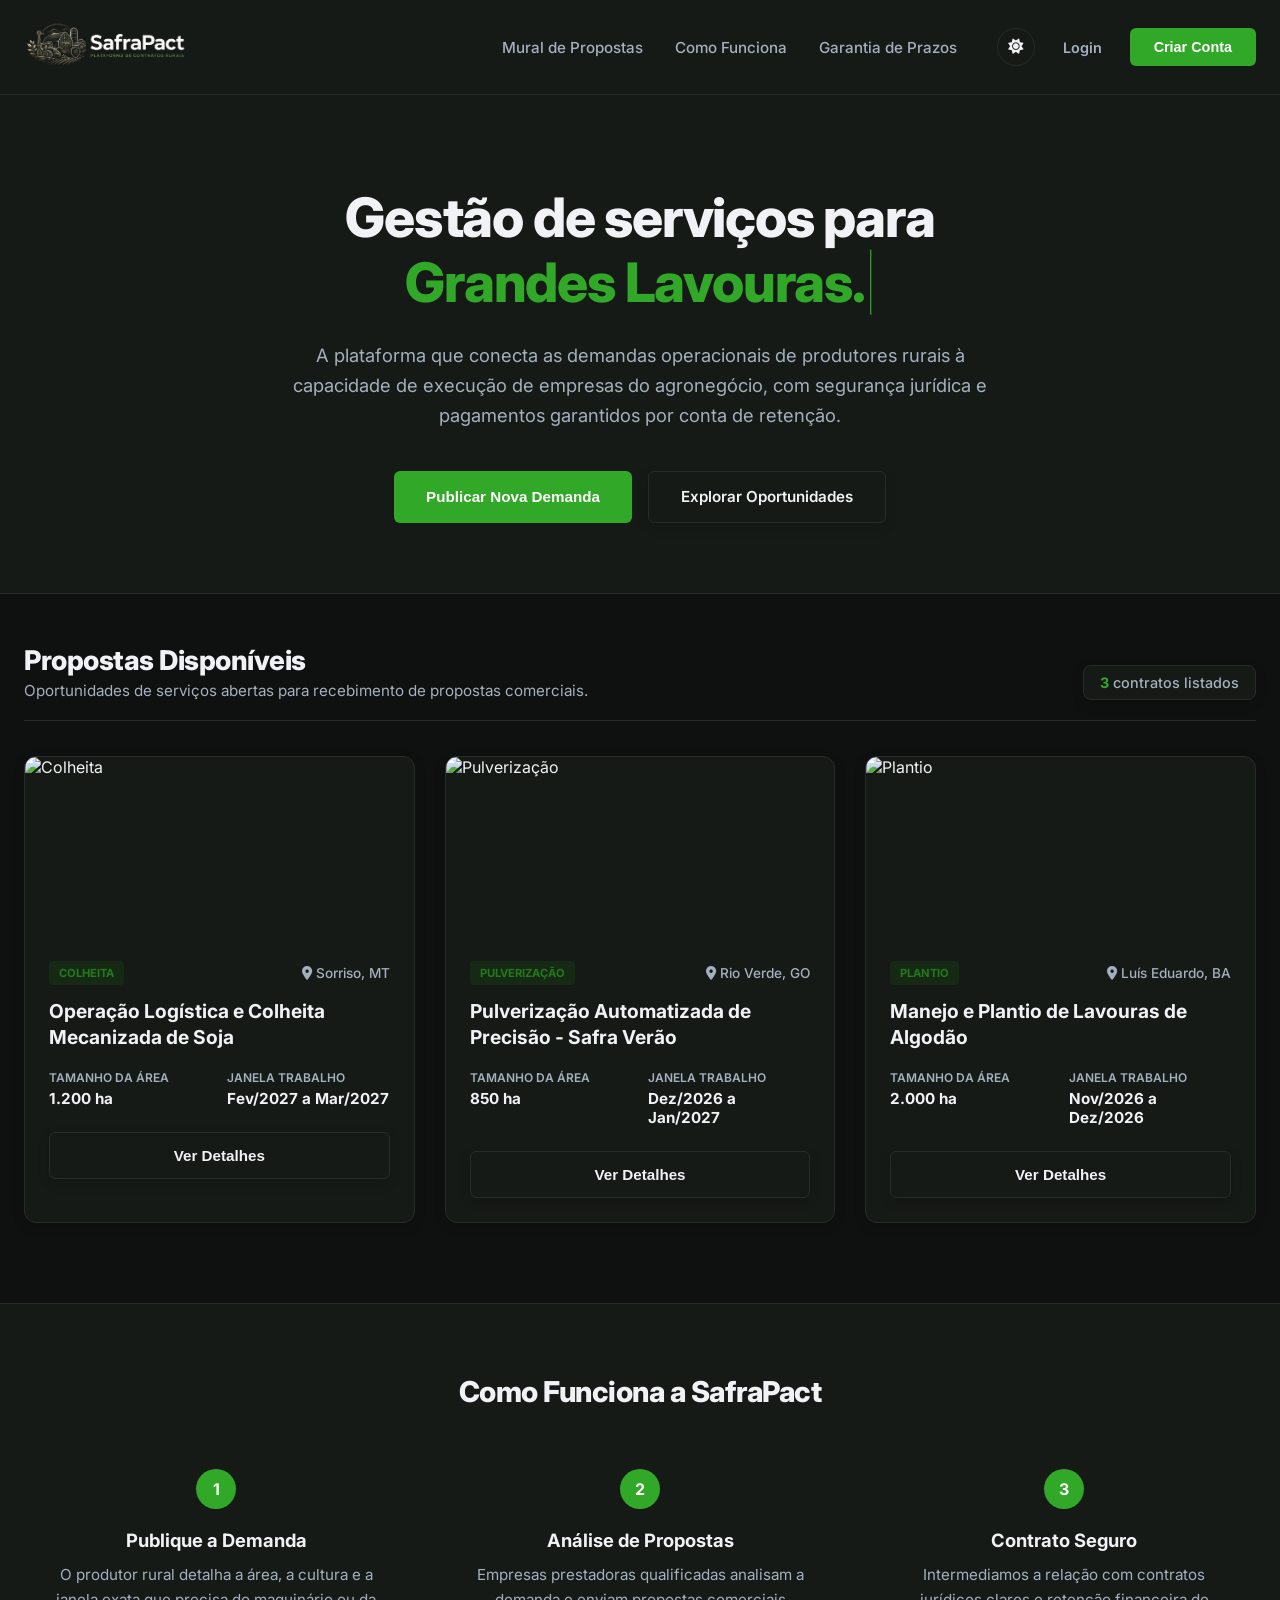
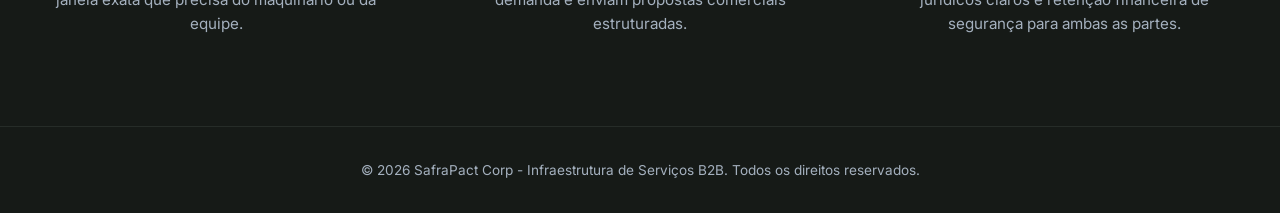
==== perfil.html @ 33dc3bca "Add files via upload" ====
<!DOCTYPE html>
<html lang="pt-br">
<head>
    <meta charset="UTF-8">
    <meta name="viewport" content="width=device-width, initial-scale=1.0">
    <title>SafraPact | Meu Perfil</title>
    <link rel="preconnect" href="https://fonts.googleapis.com">
    <link rel="preconnect" href="https://fonts.gstatic.com" crossorigin>
    <link href="https://fonts.googleapis.com/css2?family=Inter:wght@400;500;600;700;800&display=swap" rel="stylesheet">
    <link rel="stylesheet" href="https://cdnjs.cloudflare.com/ajax/libs/font-awesome/6.5.1/css/all.min.css">
    <link rel="stylesheet" href="css/style.css?v=20260605-3">
    <link rel="stylesheet" href="css/components.css?v=20260605-3">
    <link rel="stylesheet" href="css/perfil.css">
</head>
<body>
<header class="premium-header">
    <div class="nav-container">
        <div class="logo-box"><a href="index.html"><img src="img/logo-fundo-branco.png" alt="SafraPact Logo" id="main-logo" class="logo-img"></a></div>
        <button class="menu-toggle" id="mobile-menu" aria-label="Menu"><i class="fas fa-bars"></i></button>
        <nav id="nav-list" class="nav-wrapper">
            <ul class="nav-menu">
                <li><a href="index.html">Início</a></li>
                <li id="menu-item-mural"><a href="propostas.html">Mural de Propostas</a></li>
            </ul>
            <div class="header-buttons">
                <button id="theme-toggle" class="btn-theme" aria-label="Alternar tema"><i class="fas fa-moon"></i></button>
                <button class="btn-link" id="nav-usuario">Usuário</button>
                <button class="btn-primary btn-nav" id="btn-sair">Sair</button>
            </div>
        </nav>
    </div>
</header>
<main class="profile-page">
    <section class="profile-card">
        <div class="profile-icon-large"><i class="fas fa-user-shield"></i></div>
        <p class="profile-eyebrow">Conta autenticada</p>
        <h1 id="perfil-nome">Usuário SafraPact</h1>
        <p id="perfil-tipo" class="profile-role"></p>
        <div class="profile-data"><span>E-mail corporativo</span><strong id="perfil-email"></strong></div>
        <div class="profile-actions" id="perfil-actions"></div>
    </section>
</main>
<script src="js/config.js?v=20260605-3"></script>
<script src="js/safrapact-store.js?v=20260605-3"></script>
<script src="js/perfil.js?v=20260605-3"></script>
</body>
</html>
---- css/style.css ----
:root {
    --primary: #2b8a22;       
    --primary-dark: #1e6317;
    --primary-light: #eaf5ea;
    --text-main: #2d3436;     
    --text-muted: #636e72;
    --bg-page: #f5f7f5;       
    --bg-card: #ffffff;
    --border: #e2e8f0;
    --shadow-sm: 0 2px 8px rgba(0, 0, 0, 0.02);
    --shadow-md: 0 16px 36px rgba(0, 0, 0, 0.05);
}

[data-theme="dark"] {
    --primary: #32a828;
    --primary-dark: #237a1c;
    --primary-light: #162915;
    --text-main: #f1f2f6;     
    --text-muted: #a4b0be;
    --bg-page: #0f1110;       
    --bg-card: #161a17;       
    --border: #262c28;
    --shadow-sm: 0 4px 12px rgba(0, 0, 0, 0.15);
    --shadow-md: 0 16px 40px rgba(0, 0, 0, 0.35);
}

* { margin: 0; padding: 0; box-sizing: border-box; }

body {
    font-family: 'Inter', sans-serif;
    background-color: var(--bg-page);
    color: var(--text-main);
    transition: background-color 0.25s ease, color 0.25s ease;
    -webkit-font-smoothing: antialiased;
}

.premium-header { 
    background: var(--bg-card); 
    border-bottom: 1px solid var(--border); 
    position: sticky; 
    top: 0; 
    z-index: 1000; 
    height: 95px; 
    display: flex; 
    align-items: center; 
    transition: background-color 0.25s; 
}
.nav-container { width: 100%; max-width: 1280px; margin: 0 auto; display: flex; justify-content: space-between; align-items: center; padding: 0 24px; }
.logo-img { height: 70px !important; width: auto !important; object-fit: contain; }
.nav-wrapper { display: flex; align-items: center; gap: 40px; }
.nav-menu { display: flex; list-style: none; gap: 32px; align-items: center; margin: 0; padding: 0;}
.nav-menu a { color: var(--text-muted); text-decoration: none; font-weight: 500; font-size: 0.95rem; transition: color 0.2s; }
.nav-menu a:hover { color: var(--text-main); }
.header-buttons { display: flex; align-items: center; gap: 16px; }

.btn-primary { background: var(--primary); color: #fff; border: none; padding: 11px 24px; border-radius: 6px; font-weight: 600; cursor: pointer; transition: background-color 0.15s; font-size: 0.9rem; display: inline-flex; align-items: center; justify-content: center; }
.btn-primary:hover { background: var(--primary-dark); }
.btn-secondary { background: var(--bg-card); color: var(--text-main); border: 1px solid var(--border); padding: 11px 24px; border-radius: 6px; font-weight: 600; cursor: pointer; transition: all 0.15s; box-shadow: var(--shadow-sm); display: inline-flex; align-items: center; justify-content: center; text-decoration: none; }
.btn-secondary:hover { background-color: var(--bg-page); border-color: var(--text-muted); }
.btn-link { background: transparent; border: none; color: var(--text-muted); font-family: inherit; font-weight: 600; font-size: 0.9rem; padding: 8px 12px; cursor: pointer; transition: color 0.15s; }
.btn-link:hover { color: var(--text-main); }
.btn-large { padding: 14px 32px; font-size: 0.95rem; height: 52px; }
.btn-block { width: 100%; padding: 14px; border-radius: 6px; font-size: 0.95rem; }
.btn-theme { background: transparent; border: 1px solid var(--border); color: var(--text-main); width: 38px; height: 38px; border-radius: 50%; cursor: pointer; display: flex; align-items: center; justify-content: center; font-size: 0.95rem; transition: 0.2s; }
.btn-theme:hover { background: var(--primary-light); color: var(--primary); border-color: var(--primary); }

.hero-premium { background: var(--bg-card); padding: 90px 24px 70px; text-align: center; border-bottom: 1px solid var(--border); transition: background-color 0.25s; }
.hero-container-center { max-width: 850px; margin: 0 auto; }
.hero-premium h1 { font-size: 3.4rem; font-weight: 800; line-height: 1.2; letter-spacing: -1.2px; margin-bottom: 24px; color: var(--text-main); min-height: 130px; }
.hero-premium p { font-size: 1.15rem; color: var(--text-muted); margin-bottom: 40px; max-width: 720px; margin-inline: auto; line-height: 1.65; }
.hero-actions { display: flex; justify-content: center; align-items: center; gap: 16px; }

.text-dynamic { color: var(--primary); font-weight: 800; }
.cursor { font-weight: 100; color: var(--primary); animation: blink 0.7s infinite; }
@keyframes blink { 0%, 100% { opacity: 1; } 50% { opacity: 0; } }

.contracts-section { max-width: 1280px; margin: 50px auto 80px; padding: 0 24px; }
.section-container-header { display: flex; justify-content: space-between; align-items: flex-end; margin-bottom: 35px; border-bottom: 1px solid var(--border); padding-bottom: 20px; }
.section-title-block h2 { font-size: 1.7rem; font-weight: 800; letter-spacing: -0.5px; color: var(--text-main); }
.section-title-block p { color: var(--text-muted); font-size: 0.95rem; margin-top: 4px; }
.counter-badge-premium { background: var(--bg-card); border: 1px solid var(--border); padding: 8px 16px; border-radius: 8px; font-size: 0.9rem; font-weight: 500; color: var(--text-muted); box-shadow: var(--shadow-sm); }
.counter-badge-premium span { color: var(--primary); font-weight: 700; }

.contracts-grid { display: grid; grid-template-columns: repeat(auto-fill, minmax(360px, 1fr)); gap: 30px; }
.contract-card { background: var(--bg-card); border-radius: 12px; border: 1px solid var(--border); overflow: hidden; transition: transform 0.25s, box-shadow 0.25s; box-shadow: var(--shadow-sm); display: flex; flex-direction: column; }
.contract-card:hover { transform: translateY(-5px); box-shadow: var(--shadow-md); border-color: var(--primary); }
.contract-img { width: 100%; height: 180px; object-fit: cover; }
.contract-body { padding: 24px; display: flex; flex-direction: column; flex-grow: 1; }
.card-tags { display: flex; justify-content: space-between; align-items: center; margin-bottom: 14px; }
.status-tag { font-size: 0.7rem; font-weight: 700; padding: 5px 10px; border-radius: 4px; text-transform: uppercase; background: var(--primary-light); color: var(--primary-dark); }
.loc-text { font-size: 0.85rem; color: var(--text-muted); font-weight: 500; }
.contract-body h3 { font-size: 1.2rem; font-weight: 700; margin-bottom: 20px; line-height: 1.35; color: var(--text-main); }

.metrics-grid { display: grid; grid-template-columns: 1fr 1fr; gap: 16px; margin-bottom: 24px; }
.metric { display: flex; flex-direction: column; }
.metric span { font-size: 0.75rem; color: var(--text-muted); text-transform: uppercase; font-weight: 600; }
.metric strong { font-size: 0.95rem; color: var(--text-main); margin-top: 4px; font-weight: 700; }

.how-it-works-section { background: var(--bg-card); padding: 70px 24px; border-top: 1px solid var(--border); transition: background-color 0.25s; scroll-margin-top: 95px; }
.how-container { max-width: 1280px; margin: 0 auto; text-align: center; }
.how-it-works-section h2 { font-size: 1.8rem; font-weight: 800; margin-bottom: 40px; letter-spacing: -0.5px; }
.how-grid { display: grid; grid-template-columns: repeat(auto-fit, minmax(280px, 1fr)); gap: 40px; }
.how-step { padding: 20px; text-align: center; }
.step-num { width: 40px; height: 40px; background: var(--primary); color: white; border-radius: 50%; display: inline-flex; align-items: center; justify-content: center; font-weight: 700; margin-bottom: 20px; }
.how-step h3 { font-size: 1.15rem; font-weight: 700; margin-bottom: 12px; }
.how-step p { color: var(--text-muted); font-size: 0.95rem; line-height: 1.6; }

.input-group { display: flex; flex-direction: column; gap: 6px; text-align: left; margin-bottom: 14px; }
.input-group label { font-size: 0.85rem; font-weight: 600; color: var(--text-main); }
.premium-input { width: 100%; padding: 12px; border-radius: 6px; border: 1px solid var(--border); background: var(--bg-page); color: var(--text-main); font-family: inherit; font-size: 0.95rem; outline: none; }
.premium-input:focus { border-color: var(--primary); }
.login-footer-links { display: flex; justify-content: space-between; font-size: 0.85rem; margin-top: 15px; }
.login-footer-links a { color: var(--primary); text-decoration: none; font-weight: 600; }

.modal-overlay { display: none; position: fixed; top: 0; left: 0; width: 100%; height: 100%; background: rgba(0,0,0,0.4); backdrop-filter: blur(5px); z-index: 3000; justify-content: center; align-items: center; }
.modal-card { background: var(--bg-card); width: 90%; max-width: 480px; border-radius: 16px; padding: 36px; position: relative; box-shadow: 0 20px 40px rgba(0,0,0,0.1); border: 1px solid var(--border); }
.close-btn { position: absolute; top: 20px; right: 20px; background: var(--bg-page); border: none; width: 34px; height: 34px; border-radius: 50%; cursor: pointer; color: var(--text-muted); display: flex; align-items: center; justify-content: center; }
.close-btn:hover { background: var(--border); color: var(--text-main); }
.modal-head { margin-bottom: 24px; border-bottom: 1px solid var(--border); padding-bottom: 16px; }
.modal-head h2 { font-size: 1.5rem; font-weight: 800; color: var(--text-main); }
.modal-subtitle { color: var(--text-muted); font-size: 0.9rem; margin-top: 4px; }
.modal-body { display: flex; flex-direction: column; gap: 16px; }
.text-modal-body p { font-size: 0.95rem; color: var(--text-main); line-height: 1.6; margin-bottom: 12px; text-align: left; }
.info-block { display: flex; justify-content: space-between; align-items: center; padding: 14px; background: var(--bg-page); border-radius: 8px; border: 1px solid var(--border); }
.info-block small { color: var(--text-muted); font-weight: 600; font-size: 0.85rem; }
.info-block strong { color: var(--text-main); }

.select-profile-body { gap: 14px; padding-top: 10px; }
.profile-option-btn { width: 100%; display: flex; align-items: center; gap: 18px; padding: 18px; background: var(--bg-page); border: 1px solid var(--border); border-radius: 10px; text-align: left; cursor: pointer; transition: all 0.2s; font-family: inherit; }
.profile-option-btn:hover { border-color: var(--primary); background: var(--primary-light); transform: translateY(-2px); }
.profile-icon { width: 44px; height: 44px; background: var(--bg-card); border: 1px solid var(--border); color: var(--primary); border-radius: 8px; display: flex; align-items: center; justify-content: center; font-size: 1.2rem; flex-shrink: 0; }
.profile-desc { display: flex; flex-direction: column; gap: 2px; }
.profile-desc strong { color: var(--text-main); font-size: 0.95rem; font-weight: 700; }
.profile-desc span { color: var(--text-muted); font-size: 0.8rem; line-height: 1.3; }

.login-alert { background-color: #ffeaa7; border: 1px solid #fdcb6e; color: #d63031; padding: 10px 14px; border-radius: 6px; font-size: 0.88rem; font-weight: 500; text-align: center; margin-bottom: 8px; animation: shakeValidacao 0.4s ease; }
@keyframes shakeValidacao { 0%, 100% { transform: translateX(0); } 25% { transform: translateX(-6px); } 75% { transform: translateX(6px); } }

footer { background: var(--bg-card); border-top: 1px solid var(--border); padding: 35px; text-align: center; font-size: 0.85rem; color: var(--text-muted); }
.menu-toggle { display: none; background: none; border: none; font-size: 1.5rem; color: var(--text-main); cursor: pointer; }

@media (max-width: 768px) {
    .premium-header { height: 90px; }
    .logo-img { height: 70px !important; } 
    .menu-toggle { display: block; }
    .nav-wrapper { display: none; position: absolute; top: 90px; left: 0; width: 100%; background: var(--bg-card); padding: 24px; border-bottom: 1px solid var(--border); flex-direction: column; gap: 24px; box-shadow: var(--shadow-md); }
    .nav-wrapper.active { display: flex; }
    .nav-menu { flex-direction: column; gap: 16px; width: 100%; }
    .header-buttons { flex-direction: column; width: 100%; gap: 12px; }
    .btn-link, .btn-primary { width: 100%; text-align: center; justify-content: center; }
    .contracts-grid { grid-template-columns: 1fr; }
}
---- css/components.css ----
/* Componentes compartilhados: notificações, nova demanda, filtros e painel */
.notification-wrapper { position: relative; display: flex; align-items: center; }
.notification-bell { position: relative; width: 40px; height: 40px; border-radius: 50%; border: 1px solid var(--border); background: var(--bg-card); color: var(--text-main); cursor: pointer; display: inline-flex; align-items: center; justify-content: center; transition: .2s; }
.notification-bell:hover { color: var(--primary); border-color: var(--primary); background: var(--primary-light); }
.notification-count { position: absolute; top: -6px; right: -6px; min-width: 19px; height: 19px; padding: 0 5px; border-radius: 20px; align-items: center; justify-content: center; background: #d63031; color: #fff; font-size: .68rem; font-weight: 800; border: 2px solid var(--bg-card); }
.notification-panel { display: none; position: absolute; right: 0; top: 50px; width: 330px; background: var(--bg-card); border: 1px solid var(--border); border-radius: 12px; box-shadow: var(--shadow-md); overflow: hidden; z-index: 3500; }
.notification-panel.open { display: block; }
.notification-panel-head { display: flex; align-items: center; justify-content: space-between; padding: 14px; border-bottom: 1px solid var(--border); }
.notification-panel-head button { border: none; background: transparent; color: var(--primary); cursor: pointer; font-size: .74rem; font-weight: 700; }
.notification-list { max-height: 310px; overflow-y: auto; }
.notification-item { display: flex; gap: 11px; padding: 13px 14px; text-decoration: none; border-bottom: 1px solid var(--border); color: var(--text-main); }
.notification-item:hover { background: var(--bg-page); }
.notification-item i { color: var(--primary); margin-top: 3px; }
.notification-item span { display: flex; flex-direction: column; gap: 3px; }
.notification-item small { color: var(--text-muted); }
.notification-empty, .sync-mode-note { padding: 14px; color: var(--text-muted); font-size: .8rem; line-height: 1.45; }
.sync-mode-note { border-top: 1px solid var(--border); background: var(--bg-page); }
.sync-mode-note i { margin-right: 6px; color: var(--primary); }
.toast-stack { position: fixed; top: 112px; right: 22px; z-index: 6000; display: flex; flex-direction: column; gap: 10px; max-width: 370px; }
.safrapact-toast { display: flex; gap: 10px; align-items: flex-start; padding: 14px 16px; border: 1px solid var(--border); border-radius: 10px; background: var(--bg-card); color: var(--text-main); box-shadow: var(--shadow-md); opacity: 0; transform: translateX(22px); transition: .28s; font-size: .88rem; line-height: 1.4; }
.safrapact-toast.show { opacity: 1; transform: translateX(0); }
.safrapact-toast i { color: var(--primary); margin-top: 2px; }
.safrapact-toast.notice i { color: #f39c12; }
.modal-card-large { max-width: 820px !important; max-height: 92vh; overflow-y: auto; }
.modal-kicker { color: var(--primary); font-size: .76rem; font-weight: 800; letter-spacing: .7px; text-transform: uppercase; margin-bottom: 7px; }
.demand-form { display: flex; flex-direction: column; gap: 15px; }
.form-grid { display: grid; gap: 14px; }
.two-columns { grid-template-columns: repeat(2, minmax(0, 1fr)); }
.span-2 { grid-column: span 2; }
.input-group label { font-size: .79rem; color: var(--text-muted); font-weight: 700; }
.premium-textarea { min-height: 94px; resize: vertical; font-family: inherit; }
.draft-status { display: flex; gap: 8px; align-items: center; font-size: .78rem; color: var(--text-muted); padding: 10px 12px; border: 1px dashed var(--border); border-radius: 8px; background: var(--bg-page); }
.draft-status i { color: var(--primary); }
.demand-form-actions { display: flex; justify-content: flex-end; gap: 12px; flex-wrap: wrap; }
.demand-form-actions button { display: inline-flex; align-items: center; gap: 8px; }
.mural-filter-panel { display: grid; grid-template-columns: 1.4fr .8fr .8fr auto; gap: 12px; margin: 0 0 22px; padding: 15px; border: 1px solid var(--border); background: var(--bg-card); border-radius: 10px; box-shadow: var(--shadow-sm); }
.mural-filter-panel .premium-input { min-width: 0; }
.filter-actions { display: flex; gap: 8px; }
.filter-actions button { white-space: nowrap; }
.card-extra-meta { display: flex; flex-wrap: wrap; gap: 8px; margin: -8px 0 16px; }
.card-extra-meta span { color: var(--text-muted); font-size: .75rem; padding: 5px 7px; background: var(--bg-page); border-radius: 5px; border: 1px solid var(--border); }
.profile-section { margin-top: 24px; text-align: left; padding: 20px; border-radius: 10px; border: 1px solid var(--border); background: var(--bg-page); }
.profile-section-head { display: flex; justify-content: space-between; align-items: center; gap: 12px; margin-bottom: 14px; }
.profile-section-head h2 { font-size: 1rem; }
.pending-list { display: grid; gap: 10px; }
.pending-item { display: flex; justify-content: space-between; align-items: center; gap: 12px; padding: 13px; background: var(--bg-card); border: 1px solid var(--border); border-radius: 8px; }
.pending-item strong { display: block; font-size: .9rem; }
.pending-item small { color: var(--text-muted); }
.pending-item-actions { display: flex; gap: 8px; flex-shrink: 0; }
.btn-mini { padding: 8px 10px !important; font-size: .75rem !important; }
.sync-status-card { display: flex; align-items: center; justify-content: center; gap: 8px; margin: 18px auto 0; color: var(--text-muted); font-size: .78rem; }
.sync-status-card i { color: var(--primary); }
@media (max-width: 768px) {
  .notification-panel { position: fixed; right: 14px; left: 14px; top: 100px; width: auto; }
  .toast-stack { left: 14px; right: 14px; top: 105px; max-width: none; }
  .two-columns { grid-template-columns: 1fr; }
  .span-2 { grid-column: span 1; }
  .mural-filter-panel { grid-template-columns: 1fr; }
  .filter-actions { display: grid; grid-template-columns: 1fr 1fr; }
  .pending-item { align-items: flex-start; flex-direction: column; }
  .modal-card-large { padding: 26px 20px !important; }
}
---- css/perfil.css ----
.profile-page { max-width: 900px; margin: 70px auto; padding: 0 24px; }
.profile-card { background: var(--bg-card); border: 1px solid var(--border); border-radius: 14px; padding: 44px; box-shadow: var(--shadow-md); text-align: center; }
.profile-icon-large { width: 76px; height: 76px; margin: 0 auto 18px; border-radius: 50%; display: flex; align-items: center; justify-content: center; background: var(--primary-light); color: var(--primary); font-size: 2rem; }
.profile-eyebrow { color: var(--primary); font-weight: 800; font-size: 0.75rem; text-transform: uppercase; letter-spacing: 1px; }
.profile-card h1 { margin-top: 8px; font-size: 2rem; }
.profile-role { color: var(--text-muted); margin-top: 8px; }
.profile-data { max-width: 520px; margin: 30px auto 0; padding: 18px; background: var(--bg-page); border: 1px solid var(--border); border-radius: 8px; display: flex; flex-direction: column; gap: 5px; }
.profile-data span { color: var(--text-muted); font-size: 0.8rem; }
.profile-actions { display: flex; justify-content: center; gap: 12px; flex-wrap: wrap; margin-top: 28px; }
@media (max-width: 600px) { .profile-card { padding: 30px 20px; } .profile-card h1 { font-size: 1.55rem; } }
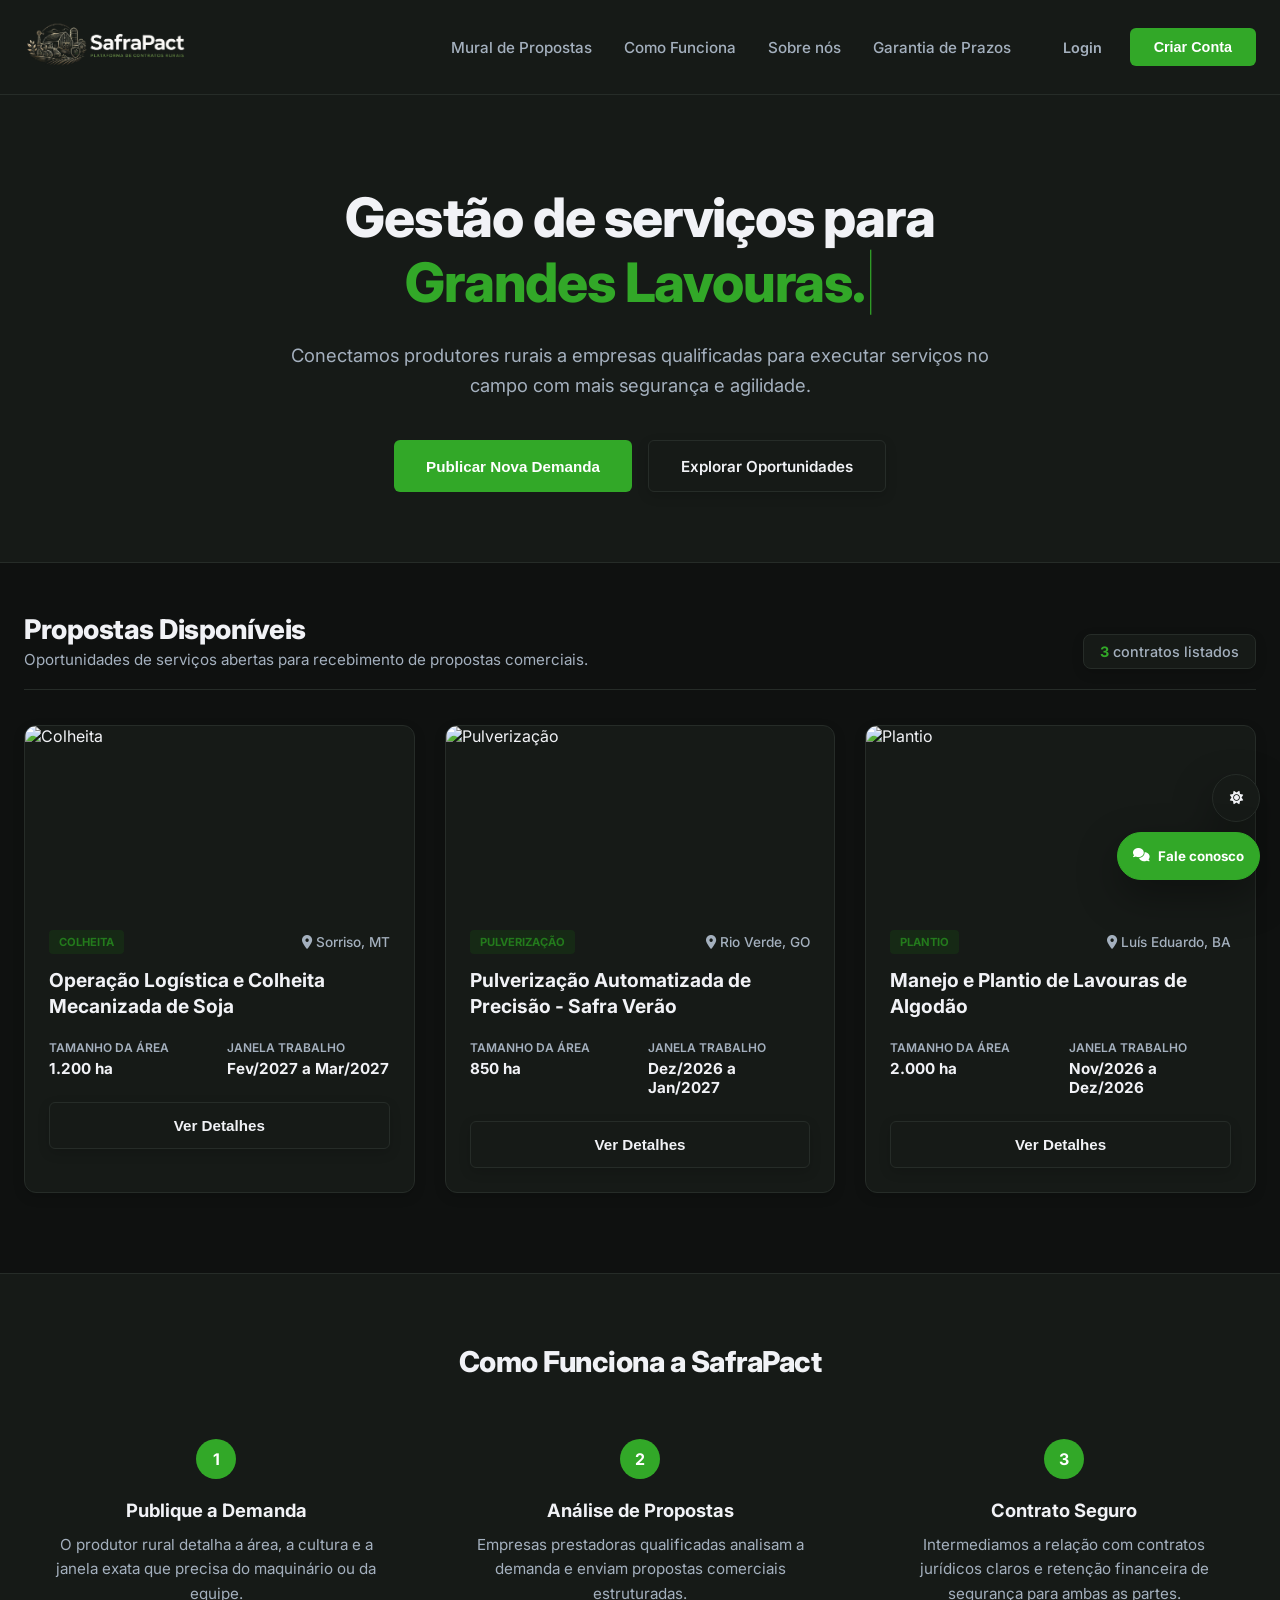
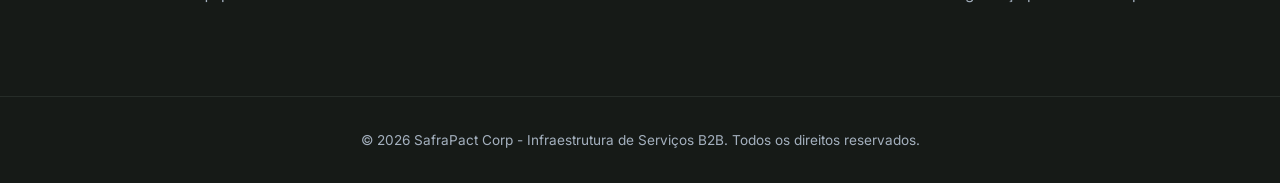
==== commit fe812061: "v5 att" ====
--- a/perfil.html
+++ b/perfil.html
@@ -8,8 +8,8 @@
     <link rel="preconnect" href="https://fonts.gstatic.com" crossorigin>
     <link href="https://fonts.googleapis.com/css2?family=Inter:wght@400;500;600;700;800&display=swap" rel="stylesheet">
     <link rel="stylesheet" href="https://cdnjs.cloudflare.com/ajax/libs/font-awesome/6.5.1/css/all.min.css">
-    <link rel="stylesheet" href="css/style.css?v=20260605-3">
-    <link rel="stylesheet" href="css/components.css?v=20260605-3">
+    <link rel="stylesheet" href="css/style.css?v=20260605-5">
+    <link rel="stylesheet" href="css/components.css?v=20260605-5">
     <link rel="stylesheet" href="css/perfil.css">
 </head>
 <body>
@@ -21,11 +21,11 @@
             <ul class="nav-menu">
                 <li><a href="index.html">Início</a></li>
                 <li id="menu-item-mural"><a href="propostas.html">Mural de Propostas</a></li>
+                <li><a href="sobre.html">Sobre nós</a></li>
             </ul>
             <div class="header-buttons">
                 <button id="theme-toggle" class="btn-theme" aria-label="Alternar tema"><i class="fas fa-moon"></i></button>
-                <button class="btn-link" id="nav-usuario">Usuário</button>
-                <button class="btn-primary btn-nav" id="btn-sair">Sair</button>
+                <button class="btn-link" id="nav-usuario" onclick="window.location.href='perfil.html'">Usuário</button>
             </div>
         </nav>
     </div>
@@ -40,8 +40,8 @@
         <div class="profile-actions" id="perfil-actions"></div>
     </section>
 </main>
-<script src="js/config.js?v=20260605-3"></script>
-<script src="js/safrapact-store.js?v=20260605-3"></script>
-<script src="js/perfil.js?v=20260605-3"></script>
+<script src="js/config.js?v=20260605-5"></script>
+<script src="js/safrapact-store.js?v=20260605-5"></script>
+<script src="js/perfil.js?v=20260605-5"></script>
 </body>
 </html>
--- a/css/components.css
+++ b/css/components.css
@@ -60,3 +60,63 @@
   .pending-item { align-items: flex-start; flex-direction: column; }
   .modal-card-large { padding: 26px 20px !important; }
 }
+
+/* --- Finalização visual v4 --- */
+.floating-actions { position: fixed; right: 20px; bottom: 20px; z-index: 4200; display: flex; flex-direction: column; align-items: flex-end; gap: 10px; }
+.floating-action { min-width: 48px; height: 48px; padding: 0 15px; border: 1px solid var(--border); border-radius: 999px; background: var(--bg-card); color: var(--text-main); box-shadow: var(--shadow-md); cursor: pointer; display: inline-flex; align-items: center; justify-content: center; gap: 8px; font-family: inherit; font-weight: 700; transition: transform .2s, border-color .2s, color .2s; }
+.floating-action:hover { transform: translateY(-3px); border-color: var(--primary); color: var(--primary); }
+.floating-theme { width: 48px; padding: 0; }
+.floating-contact { background: var(--primary); color: #fff; border-color: var(--primary); }
+.floating-contact:hover { color: #fff; background: var(--primary-dark); }
+.header-logout { display: inline-flex; gap: 7px; align-items: center; }
+.input-help { color: var(--text-muted); font-size: .74rem; line-height: 1.4; }
+.image-preview { margin-top: 7px; min-height: 76px; border: 1px dashed var(--border); border-radius: 8px; background: var(--bg-page); display: flex; align-items: center; justify-content: center; overflow: hidden; color: var(--text-muted); font-size: .8rem; }
+.image-preview img { display: block; width: 100%; max-height: 230px; object-fit: cover; }
+.image-preview i { margin-right: 6px; color: var(--primary); }
+.location-tools { display: flex; align-items: center; gap: 10px; flex-wrap: wrap; }
+.map-open-link, .map-detail-link { color: var(--primary); text-decoration: none; font-size: .82rem; font-weight: 700; }
+.property-map { width: 100%; height: 230px; border: 1px solid var(--border); border-radius: 9px; display: block; margin-top: 7px; }
+.map-placeholder { display: flex; align-items: center; justify-content: center; gap: 8px; min-height: 76px; padding: 14px; border: 1px dashed var(--border); border-radius: 8px; color: var(--text-muted); background: var(--bg-page); font-size: .8rem; text-align: center; }
+.map-placeholder i { color: var(--primary); }
+.demand-detail-grid { display: grid; grid-template-columns: repeat(2, minmax(0, 1fr)); gap: 11px; }
+.detail-cover { grid-column: span 2; width: 100%; height: 220px; border-radius: 9px; object-fit: cover; border: 1px solid var(--border); }
+.detail-info-block, .detail-description { padding: 12px; background: var(--bg-page); border: 1px solid var(--border); border-radius: 8px; display: flex; flex-direction: column; gap: 5px; }
+.detail-info-block small, .detail-description small { color: var(--text-muted); text-transform: uppercase; font-size: .68rem; font-weight: 800; }
+.detail-info-block strong { font-size: .88rem; line-height: 1.35; }
+.detail-description p { font-size: .88rem; line-height: 1.55; color: var(--text-main); }
+.empty-mural { grid-column: 1 / -1; padding: 44px; text-align: center; border: 1px dashed var(--border); border-radius: 10px; background: var(--bg-card); }
+.about-page { max-width: 1100px; margin: 0 auto; padding: 64px 24px 84px; }
+.about-hero { padding: 42px; border-radius: 16px; background: var(--bg-card); border: 1px solid var(--border); box-shadow: var(--shadow-sm); }
+.about-hero h1 { font-size: clamp(2rem, 5vw, 3.2rem); margin: 8px 0 14px; }
+.about-hero p { color: var(--text-muted); max-width: 800px; line-height: 1.7; }
+.about-grid { display: grid; grid-template-columns: repeat(3, 1fr); gap: 18px; margin-top: 24px; }
+.about-card { padding: 22px; border: 1px solid var(--border); border-radius: 12px; background: var(--bg-card); }
+.about-card i { color: var(--primary); font-size: 1.35rem; }
+.about-card h2 { font-size: 1.05rem; margin: 13px 0 7px; }
+.about-card p { color: var(--text-muted); font-size: .88rem; line-height: 1.6; }
+.about-story { margin-top: 24px; padding: 28px; border: 1px solid var(--border); border-radius: 12px; background: var(--bg-card); }
+.about-story h2 { margin-bottom: 10px; }
+.about-story p { color: var(--text-muted); line-height: 1.7; }
+
+@media (max-width: 768px) {
+  .nav-wrapper { display: none !important; position: fixed !important; top: 95px !important; right: 0 !important; left: auto !important; width: min(88vw, 360px) !important; height: calc(100vh - 95px) !important; padding: 18px !important; flex-direction: column !important; align-items: stretch !important; gap: 18px !important; background: var(--bg-card) !important; border-left: 1px solid var(--border) !important; border-bottom: none !important; box-shadow: var(--shadow-md) !important; overflow-y: auto !important; }
+  .nav-wrapper.active { display: flex !important; }
+  .nav-menu { flex-direction: column !important; align-items: stretch !important; gap: 6px !important; width: 100% !important; }
+  .nav-menu li, .nav-menu a { width: 100%; }
+  .nav-menu a { display: flex; padding: 12px; border-radius: 8px; background: var(--bg-page); border: 1px solid var(--border); }
+  .header-buttons { display: flex !important; flex-direction: column !important; align-items: stretch !important; gap: 9px !important; width: 100% !important; padding-top: 14px; border-top: 1px solid var(--border); }
+  .header-buttons > button, .header-buttons > a, .header-buttons .notification-wrapper { width: 100%; }
+  .header-buttons > button, .header-buttons > a { justify-content: center; text-align: center; }
+  .notification-bell { width: 100%; border-radius: 8px; }
+  .hero-actions { flex-direction: column !important; align-items: stretch !important; }
+  .hero-actions .btn-large { width: 100%; }
+  .demand-detail-grid { grid-template-columns: 1fr; }
+  .detail-cover, .span-2 { grid-column: span 1 !important; }
+  .floating-actions { right: 14px; bottom: 14px; }
+  .floating-contact span { display: none; }
+  .floating-contact { width: 48px; padding: 0; }
+  .about-page { padding: 38px 16px 70px; }
+  .about-hero { padding: 26px 20px; }
+  .about-grid { grid-template-columns: 1fr; }
+  .pending-item-actions { width: 100%; flex-wrap: wrap; }
+}
